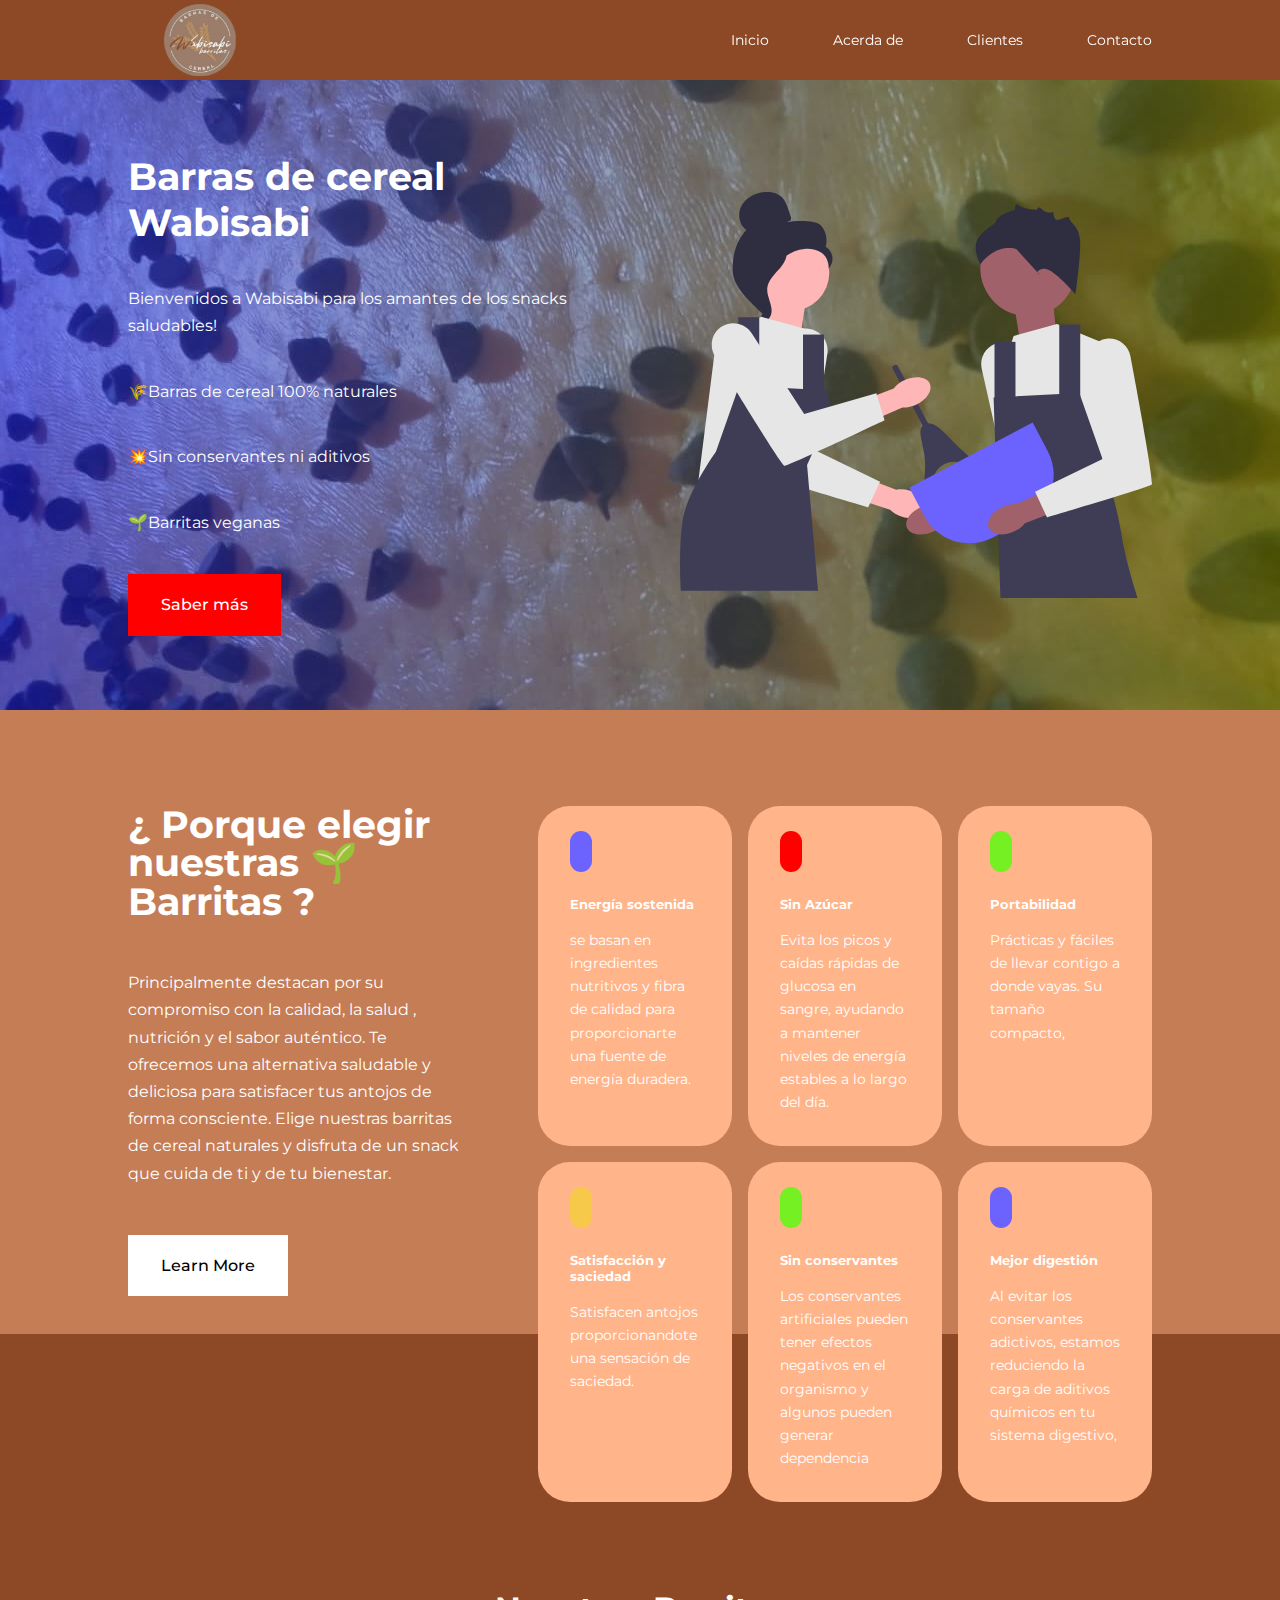
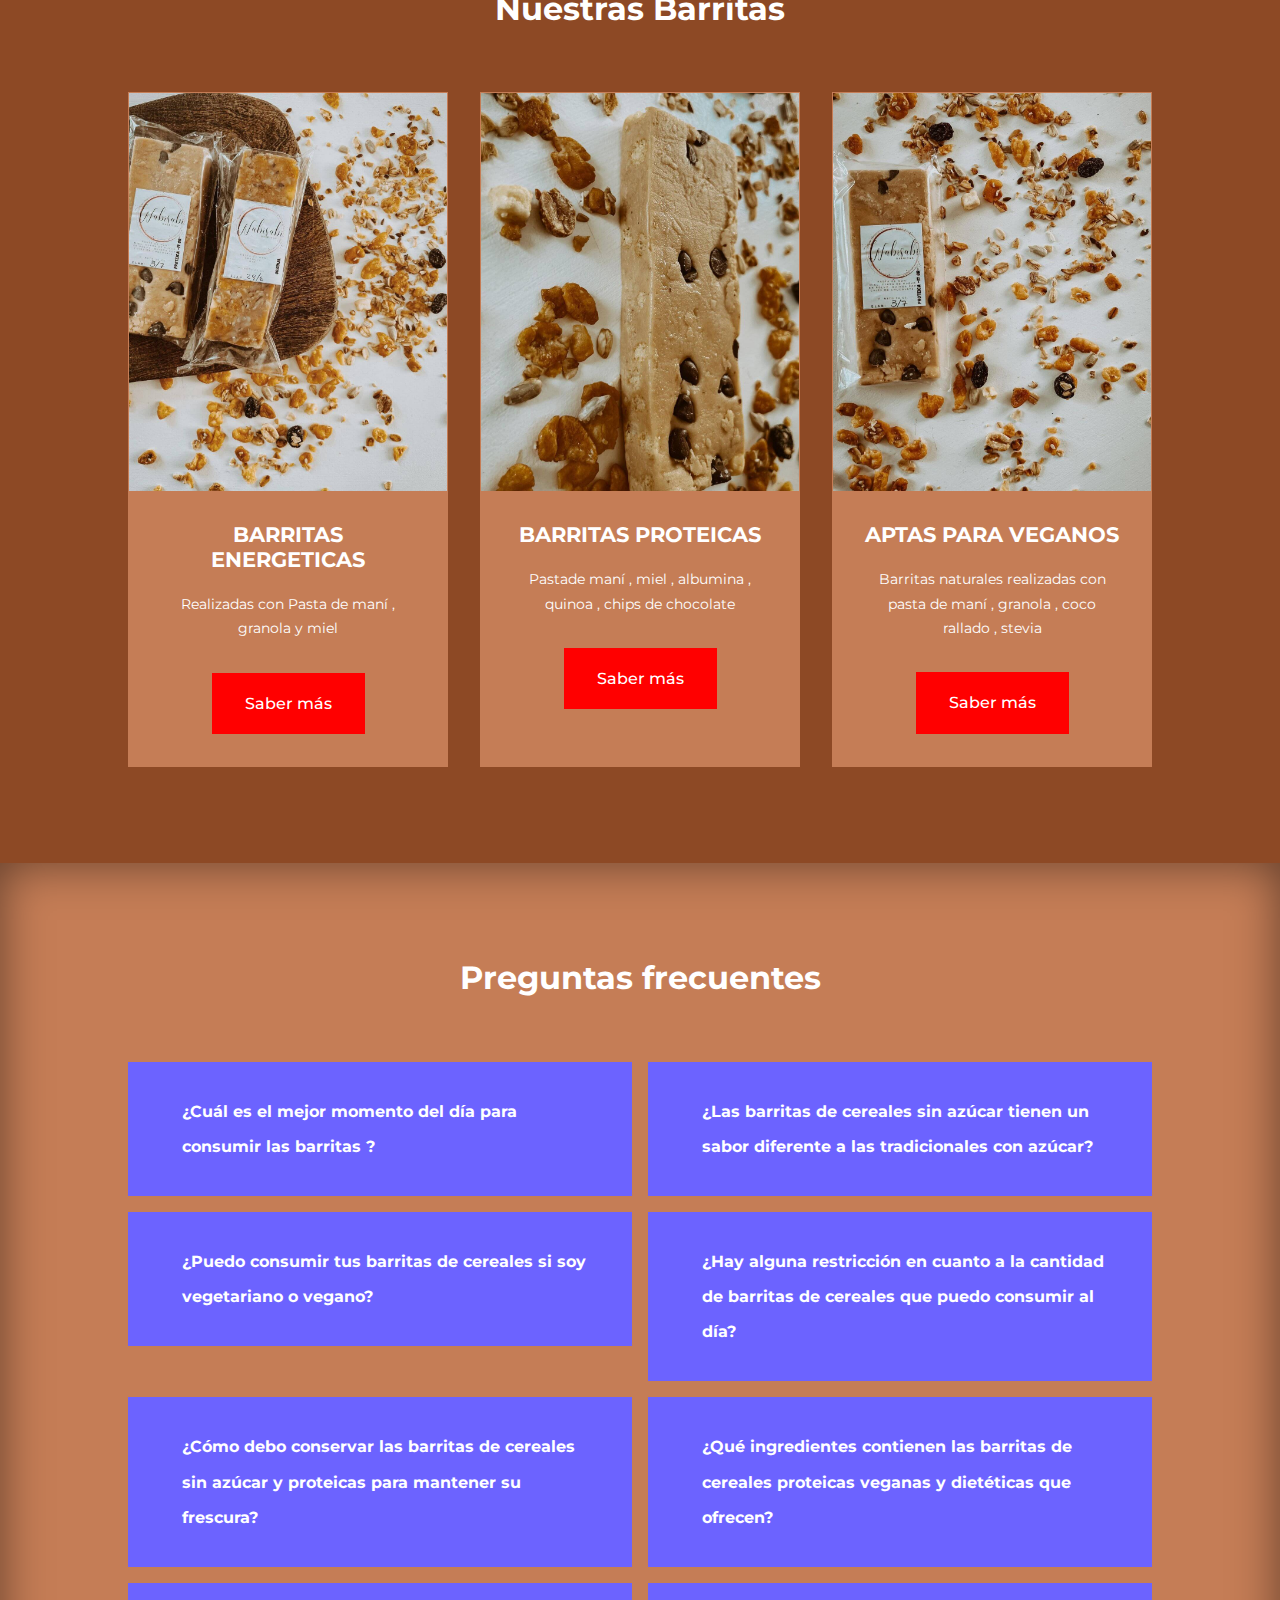
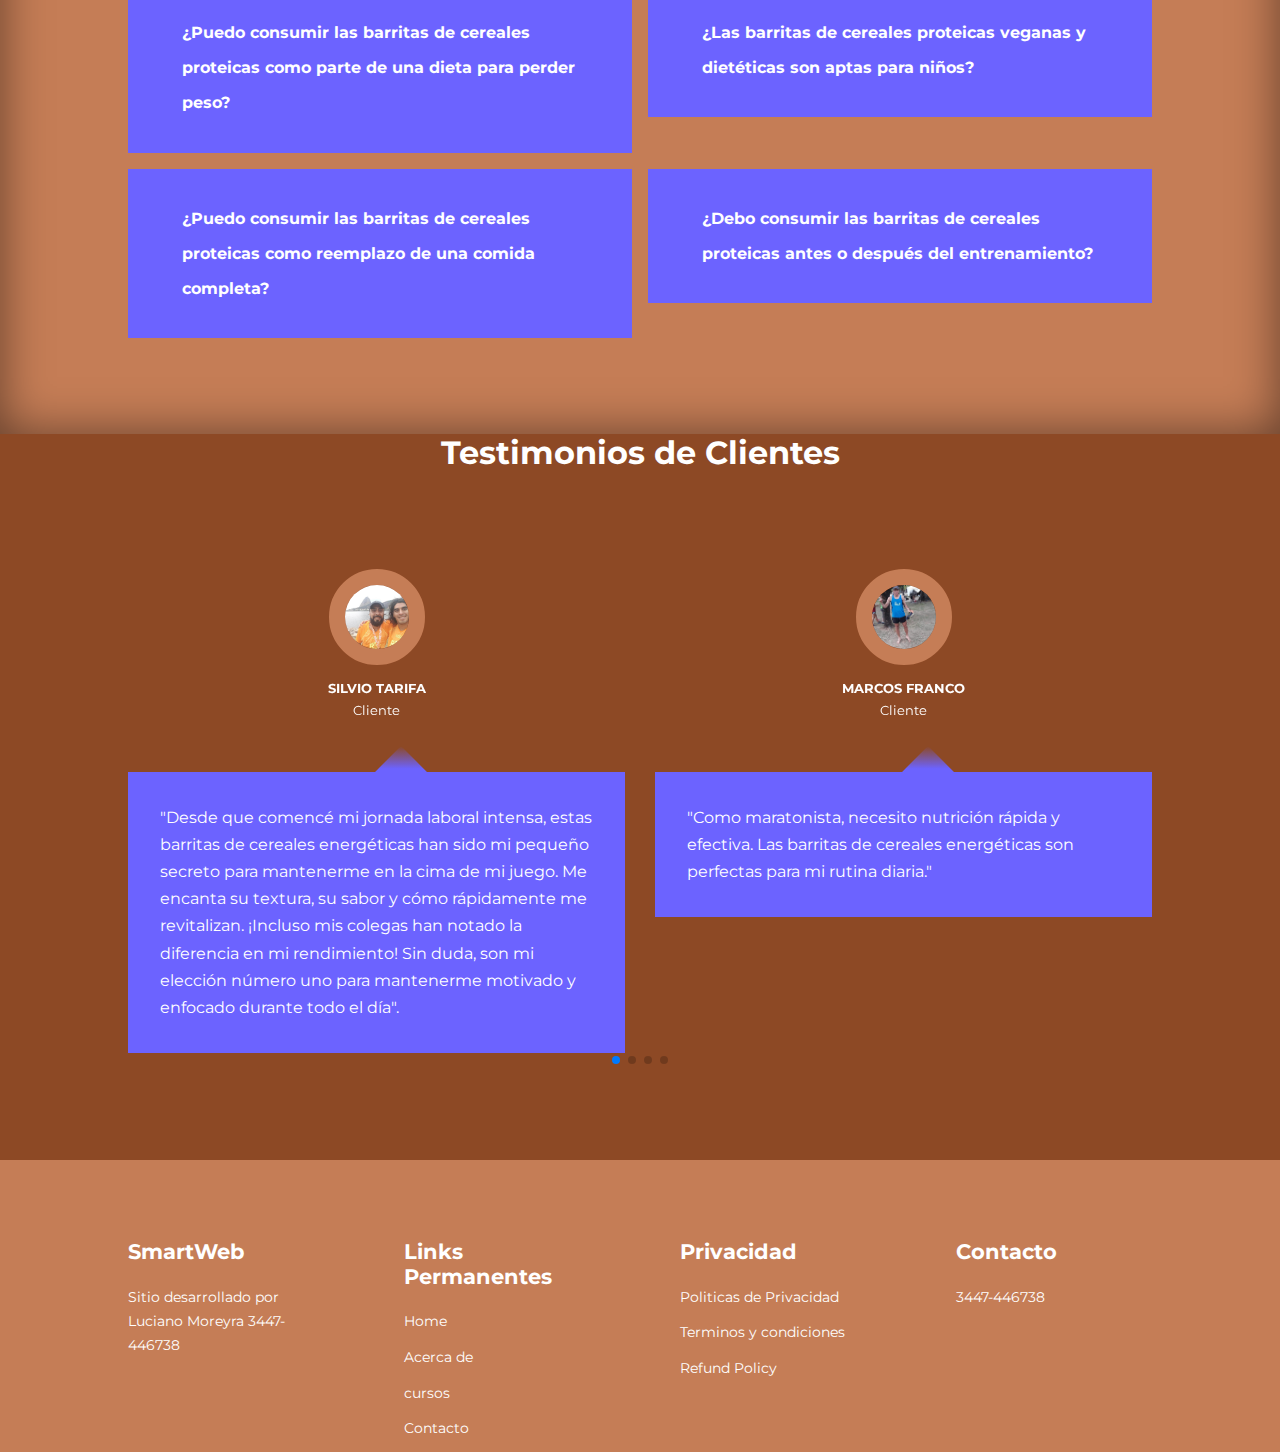
==== index.html @ 24c09872 "primer commit" ====
<!DOCTYPE html>
<html lang="en">
<head>
    <meta charset="UTF-8">
    <meta name="viewport" content="width= , initial-scale=1.0">
    <title>pagina responsive de sitio de escuela  </title>

    <link rel="stylesheet" href="./css/style.css">

    <link rel="stylesheet" href="https://unicons.iconscout.com/release/v4.0.8/css/line.css">

    <link rel="preconnect" href="https://fonts.googleapis.com">
<link rel="preconnect" href="https://fonts.gstatic.com" crossorigin>
<link href="https://fonts.googleapis.com/css2?family=Montserrat:wght@300;400;500;600;700;800;900&display=swap" rel="stylesheet">

<!--***********swiper para carrusel de testimonios************-->



<link
  rel="stylesheet"
  href="https://cdn.jsdelivr.net/npm/swiper@10/swiper-bundle.min.css"
/>
</head>
<body>

    <!--***********navbar************-->
    <nav>
        <div class="container nav_container">
            <a href="index.html"><h4><img id="logo" src="./images/logo.png"></h4></a>
            <ul class="nav_menu">
               <li><a href="index.html">Inicio</a></li>
               <li><a href="acercade.html">Acerda de</a></li>
               <li><a href="cursos.html">Clientes</a></li>
               <li><a href="contacto.html">Contacto</a></li>
            </ul>
            <button id="open_menu_btn"><i class="uil uil-bars"></i></button>
            <button id="close_menu_btn"><i class="uil uil-multiply"></i></i></button>
            
        </div>
    </nav>

    <!--***********end off navbar************-->
    
    <header>
        <div class="container header_container" id="fondo"> 
            <div class="header_left">
               <h1>Barras de cereal Wabisabi

               </h1>
               </p>
              
                <p>Bienvenidos a Wabisabi para los amantes de los snacks saludables!</p>
                <p>🌾Barras de cereal 100% naturales
                    </p>
                    <p>💥Sin conservantes ni aditivos
                        </p><p>🌱Barritas veganas</p>
                
               <a href="acercade.html" class="btn btn-primary"> Saber más</a>
            </div>


            <div class="header_right">
                <div class="header_right-image">
                    <img src="./images/abaut.svg">
                </div>
            </div>
        </div>
    </header>


    <!--*************end header**********-->

    <!--***********************categoorias-->

    

    <section class="categorias">
          <div class="container categorias_container">
            <div class="categorias_left">
                <h1>¿ Porque elegir nuestras 🌱Barritas ?</h1>
                <p>
                    Principalmente destacan por su compromiso con la calidad, la salud , nutrición y el sabor auténtico. 
                     Te ofrecemos una alternativa saludable y deliciosa para satisfacer tus antojos de forma consciente. Elige nuestras barritas de cereal naturales y disfruta de un snack que cuida de ti y de tu bienestar.
                </p>
                <a href="#" class="btn">Learn More</a>
            </div>
            
            <div class="categorias_right">
                <article class="category">
                    <span class="category_icons"><i class="uil uil-bolt"></i></span>
                    <h5>Energía sostenida</h5>
                    <p>se basan en ingredientes nutritivos y fibra de calidad para proporcionarte una fuente de energía duradera. </p>

                </article>
                <article class="category">
                    <span class="category_icons"><i class="uil uil-bolt"></i></span>
                    <h5>Sin Azúcar</h5>
                    <p>Evita los picos y caídas rápidas de glucosa en sangre, ayudando a mantener niveles de energía estables a lo largo del día.</p>

                </article><article class="category">
                    <span class="category_icons"><i class="uil uil-bolt"></i></span>
                    <h5>Portabilidad</h5>
                    <p>Prácticas y fáciles de llevar contigo a donde vayas. Su tamaño compacto, </p>

                </article>

                <article class="category">
                    <span class="category_icons"><i class="uil uil-bolt"></i></span>
                    <h5>Satisfacción y saciedad</h5>
                    <p>Satisfacen antojos proporcionandote una sensación de saciedad. </p>

                </article>
                
                <article class="category">
                    <span class="category_icons"><i class="uil uil-bolt"></i></span>
                    <h5>Sin conservantes</h5>
                    <p> Los conservantes artificiales pueden tener efectos negativos en el organismo y algunos pueden generar dependencia</p>

                </article>
                
                <article class="category">
                    <span class="category_icons"><i class="uil uil-bolt"></i></span>
                    <h5>Mejor digestión</h5>
                    <p>Al evitar los conservantes adictivos, estamos reduciendo la carga de aditivos químicos en tu sistema digestivo,</p>

                </article>


            </div>
          </div>
    </section>

    <!--*************end ******categorias****-->






    <section class="courses">
        <h2>Nuestras Barritas</h2>
        <div class="container courses_container">
            <article class="course">
                <div class="course_image">
                    <img src="./images/proyecto1.jpg">
                </div>

                <div class="courses_info">
                     <h4>BARRITAS ENERGETICAS</h4>
                    <p>Realizadas con Pasta de maní , granola y miel</p>
                    <a href="acercade.html" class="btn btn-primary">Saber más</a>
                </div>

            </article>

           

            <article class="course">
                <div class="course_image">
                    <img src="./images/proyecto2.jpg">
                </div>

                <div class="courses_info">
                    <h4>BARRITAS PROTEICAS</h4>
                    <p>Pastade maní , miel , albumina , quinoa , chips de chocolate

                    </p>
                    <a href="acercade.html" class="btn btn-primary">Saber más</a>
                </div>

            </article>

            <article class="course">
                <div class="course_image">
                    <img src="./images/proyecto3.jpg">
                </div>
                <div class="courses_info">
                   <h4>APTAS PARA VEGANOS</h4>
                   <p>Barritas naturales realizadas con pasta de maní , granola , coco
                    rallado , stevia 

                   </p>
                   <a href="acercade.html" class="btn btn-primary">Saber más</a>
                </div>

            </article>
        </div>
          
    </section>


    <!--*************end ******categorias****-->


    <!--*************preguntas frecuentes****-->


    <section class="faqs">
        <h2>Preguntas frecuentes</h2>
        <div class="container faqs_containers">
            <article class="faq">
                <div class="faq_icon"><i class="uil uil-plus"></i></div>
                <div class="question_answer">
                    <h4>¿Cuál es el mejor momento del día para consumir las barritas ?</h4>
                    <p>
                        Puedes disfrutar de las barritas de cereales sin azúcar y proteicas en cualquier momento del día que se ajuste a tus necesidades y rutina. Son excelentes opciones como un desayuno rápido y nutritivo, como tentempié entre comidas, o antes o después de hacer ejercicio para reponer energías y proteínas. 
                    </p>
                </div>

            </article>

            <article class="faq">
                <div class="faq_icon"><i class="uil uil-plus"></i></div>
                <div class="question_answer">
                    <h4>¿Las barritas de cereales sin azúcar tienen un sabor diferente a las tradicionales con azúcar?</h4>
                    <p>
                        Aunque nuestras barritas de cereales sin azúcar no contienen azúcar añadida, están cuidadosamente formuladas para mantener un sabor delicioso. Utilizamos ingredientes naturales y endulzantes saludables que brindan un dulzor agradable y satisfactorio sin comprometer el sabor.
                    </p>
                </div>

            </article>

            <article class="faq">
                <div class="faq_icon"><i class="uil uil-plus"></i></div>
                <div class="question_answer">
                    <h4>¿Puedo consumir tus barritas de cereales si soy vegetariano o vegano?</h4>
                    <p>
                        Sí, nuestras barritas de cereales son aptas para vegetarianos y veganos. Están elaboradas sin ingredientes de origen animal, lo que las convierte en una opción perfecta para aquellos que siguen estas dietas.
                    </p>
                </div>

            </article>

            <article class="faq">
                <div class="faq_icon"><i class="uil uil-plus"></i></div>
                <div class="question_answer">
                    <h4>¿Hay alguna restricción en cuanto a la cantidad de barritas de cereales que puedo consumir al día?</h4>
                    <p>
                        No hay una restricción específica en cuanto a la cantidad de barritas de cereales que puedes consumir al día. Sin embargo, te recomendamos seguir una dieta equilibrada y escuchar a tu cuerpo para determinar la cantidad adecuada según tus necesidades y objetivos nutricionales.
                    </p>
                </div>

            </article>

            <article class="faq">
                <div class="faq_icon"><i class="uil uil-plus"></i></div>
                <div class="question_answer">
                    <h4>¿Cómo debo conservar las barritas de cereales sin azúcar y proteicas para mantener su frescura?</h4>
                    <p>
                        Almacenamiento adecuado: Guarda las barritas en un lugar fresco y seco, lejos de la luz solar directa. Evita la exposición a la humedad, ya que puede afectar su textura y calidad.

                        Envase hermético o film: Siempre asegúrate de cerrar el envase o paquete de las barritas de manera adecuada después de cada uso. Utiliza envases herméticos si es necesario para mantener la frescura y prevenir la absorción de olores o sabores externos.
                        
                        Evita cambios bruscos de temperatura: Evita almacenar las barritas en lugares donde estén expuestas a cambios bruscos de temperatura, como cerca de fuentes de calor o en el refrigerador. Los cambios extremos de temperatura pueden afectar su textura y sabor.
                    </p>
                </div>

            </article>

            <article class="faq">
                <div class="faq_icon"><i class="uil uil-plus"></i></div>
                <div class="question_answer">
                    <h4>¿Qué ingredientes contienen las barritas de cereales proteicas veganas y dietéticas que ofrecen?</h4>
                    <p>
                        Nuestras barritas de cereales proteicas veganas y dietéticas están elaboradas con ingredientes naturales como avena, miel , pasta de mani , frutos secos, semillas, proteína vegetal y endulzadas con alternativas sin azúcar, como edulcorantes naturales.
                    </p>
                </div>

            </article>

            <article class="faq">
                <div class="faq_icon"><i class="uil uil-plus"></i></div>
                <div class="question_answer">
                    <h4> ¿Puedo consumir las barritas de cereales proteicas como parte de una dieta para perder peso?</h4>
                    <p>
                        Sí, las barritas de cereales proteicas pueden ser una opción saludable como parte de una dieta para perder peso. Son ricas en proteínas, lo que ayuda a mantener la saciedad, y contienen ingredientes naturales y nutritivos. Sin embargo, siempre es importante tener en cuenta el total de calorías y ajustar tu ingesta en función de tus objetivos de pérdida de peso.
                    </p>
                </div>

            </article>

            <article class="faq">
                <div class="faq_icon"><i class="uil uil-plus"></i></div>
                <div class="question_answer">
                    <h4>¿Las barritas de cereales proteicas veganas y dietéticas son aptas para niños?</h4>
                    <p>
                        Si bien nuestras barritas de cereales proteicas son generalmente seguras para consumo infantil, es importante tener en cuenta las necesidades nutricionales específicas de los niños. Recomendamos consultar con un médico o nutricionista para determinar si son adecuadas para el niño en particular y en qué cantidad se deben consumir.
                    </p>
                </div>

            </article>

            <article class="faq">
                <div class="faq_icon"><i class="uil uil-plus"></i></div>
                <div class="question_answer">
                    <h4> ¿Puedo consumir las barritas de cereales proteicas como reemplazo de una comida completa?</h4>
                    <p>
                        Aunque nuestras barritas de cereales proteicas son una opción nutritiva, se recomienda utilizarlas como complemento o refrigerio, no como reemplazo completo de una comida equilibrada. Es importante mantener una alimentación variada y obtener nutrientes de diversas fuentes para asegurar una nutrición adecuada.
                    </p>
                </div>

            </article>

            <article class="faq">
                <div class="faq_icon"><i class="uil uil-plus"></i></div>
                <div class="question_answer">
                    <h4>¿Debo consumir las barritas de cereales proteicas antes o después del entrenamiento?</h4>
                    <p>
                        Es recomendable consumir las barritas de cereales proteicas tanto antes como después del entrenamiento, dependiendo de tus necesidades y preferencias. Antes del entrenamiento, pueden proporcionar energía y nutrientes para un impulso adicional durante la sesión. Después del entrenamiento, ayudan a la recuperación muscular y a reponer los niveles de nutrientes agotados. Recuerda adaptar la porción y el momento de consumo según tus objetivos y las recomendaciones de tu nutricionista o entrenador personal.





                    </p>
                </div>

            </article>
        </div>

    </section>


    <!--*************    end   ******** preguntas frecuentes****-->

    <!--*************  TESTIMONIOS****-->

      <section class="container testimonials_Container swiper mySwiper">
        <h2>Testimonios de Clientes</h2>
        <div class="swiper-wrapper">
            <article class="testimonials swiper-slide">
                <div class="avatar">
                    <img src="./images/avatar1.jpg">
                </div>
                <div class="testimonial_info">
                    <h5>SILVIO TARIFA</h5>
                    <small>Cliente</small>
                </div>
                <div class="testimonial_body">
                    <p>
                        "Desde que comencé mi jornada laboral intensa, estas barritas de cereales energéticas han sido mi pequeño secreto para mantenerme en la cima de mi juego. Me encanta su textura, su sabor y cómo rápidamente me revitalizan. ¡Incluso mis colegas han notado la diferencia en mi rendimiento! Sin duda, son mi elección número uno para mantenerme motivado y enfocado durante todo el día".
                    </p>
                </div>

            </article>

            <article class="testimonials swiper-slide">
                <div class="avatar">
                    <img src="./images/avatar2.jpg">
                </div>
                <div class="testimonial_info">
                    <h5>MARCOS FRANCO</h5>
                    <small>Cliente</small>
                </div>
                <div class="testimonial_body">
                    <p>
                        "Como maratonista, necesito nutrición rápida y efectiva. Las barritas de cereales energéticas son perfectas para mi rutina diaria."
                    </p>
                </div>

            </article>

            <article class="testimonials swiper-slide">
                <div class="avatar">
                    <img src="./images/avatar3.jpg">
                </div>
                <div class="testimonial_info">
                    <h5>PABLO BLANC</h5>
                    <small>Cliente</small>
                </div>
                <div class="testimonial_body">
                    <p>
                        "Soy un aficionado al senderismo y la aventura al aire libre. Estas barritas de cereales energéticas se han convertido en mi aliado perfecto en cada viaje. Proporcionan la energía necesaria para enfrentar largas caminatas y me mantienen alerta y concentrado durante todo el recorrido. Además, el hecho de que estén hechas con ingredientes naturales y sin aditivos artificiales, las hace aún más atractivas para mí".
                    </p>
                </div>

            </article>

            <article class="testimonials swiper-slide">
                <div class="avatar">
                    <img src="./images/avatar4.jpg">
                </div>
                <div class="testimonial_info">
                    <h5>LUCIANO MOREYRA</h5>
                    <small>Cliente</small>
                </div>
                <div class="testimonial_body">
                    <p>
                        "Las barritas de cereales energéticas me han ayudado a mantener mi rendimiento en el trabajo y en el gimnasio. ¡Recomendadas al 100%!"
                    </p>
                </div>

            </article>

            <article class="testimonials swiper-slide">
                <div class="avatar">
                    <img src="./images/avatar5.jpg">
                </div>
                <div class="testimonial_info">
                    <h5>EMA DEBON</h5>
                    <small>Cliente</small>
                </div>
                <div class="testimonial_body">
                    <p>
                        "Soy una madre ocupada y siempre estoy en movimiento. Estas barras energéticas se han convertido en mi merienda preferida porque me proporcionan la energía necesaria para seguir adelante sin renunciar a una opción saludable y deliciosa. ¡Mis hijos también las adoran!"
                    </p>
                </div>

            </article>

        </div>
        <div class="swiper-pagination"></div>


      </section>
        
    <!--************footer****-->


      <footer class="footer">
        <div class="container footer_container">
            <div class="footer_1">
                <a href="images/" class="footer_logo"><h4>SmartWeb</h4></a>
                <p>Sitio desarrollado por Luciano Moreyra
                    3447-446738 </p>

            </div>


            <div class="footer_2">
                <h4>Links Permanentes</h4>
                <ul class="permalinks">
                    <li><a href="index.html">Home</a></li>
                    <li><a href="Acerca de .html">Acerca de</a></li>
                    <li><a href="cursos.html">cursos</a></li>
                    <li><a href="contacto.html">Contacto</a></li>

                </ul>
            </div>
        

        <div class="footer_3">
            <h4>Privacidad</h4>
            <ul class="privacy">
                <li><a href="#">Politicas de Privacidad</a></li>
                <li><a href="#">Terminos y condiciones</a></li>
                <li><a href="#">Refund Policy</a></li>


            </ul>
        </div>

        <div class="footer_4">
            <h4>Contacto</h4>
            <div>
                <p>3447-446738</p>
                <p></p>
            </div>

            <ul class="footer_social">
                <li>
                    <a href="https://www.youtube.com/channel/UCl3-l-b33ykg4xLmt0eYocA"  target="_blank" ><i class="uil uil-youtube"></i></a>
                </li>
                <li>
                    <a  href="https://wa.me/3447446738?text=Quiero%20realizar%20un%20proyecto%20web%20php" target="_blank"><i class="uil uil-whatsapp"></i></i></a>
                </li>
                <li>
                    <a href="https://github.com/LucianoMoreyra/" target="_blank"><i class="uil uil-github"></i></a>
                </li>
                <li>
                    <a href="https://www.linkedin.com/in/luciano-moreyra-69358b25a/" target="_blank"><i class="uil uil-linkedin-alt"></i></a>
                </li>

            </ul>
        </div>
    </div>

      </footer>
      <script src="https://cdn.jsdelivr.net/npm/swiper@10/swiper-bundle.min.js"></script>  

    <script src="./main.js">

    </script>
    <script>
        var swiper = new Swiper(".mySwiper", {
          slidesPerView: 1,
          spaceBetween: 30,
          freeMode: true,
          pagination: {
            el: ".swiper-pagination",
            clickable: true,
          },
          //cuando windows este en los 600px
          breakpoints:{
            600:{
                slidesPerView:2
            }
          }
        });
      </script>

</body>
</html>
---- css/style.css ----
*{
    margin: 0;
    padding: 0;
    border: 0;
    outline: 0;
    text-decoration: none;
    list-style: none;
    box-sizing: border-box;
}

:root{
    --color-primary:#6c63ff;
    --color-succes:#75f023;
    --color-warning :#f7c94b;
    --color-danger :red;
    --color-danger-variant: rgba(247,88,66, 0.4);
    --color-white:white;
    --color-light:rgba(255,255,255,0.7);
    --color-black:black;
    --color-bg:#8d4925;
    --color-bg1:#c57d56;
    --color-bg2:#ffb48a;
    
     --container-widht-lg:80%;
     --container-widht-md:90%;
     --container-widht-sm:100%;

     --transition :all 400ms ease;

}
body{
    font-family: 'Montserrat', sans-serif;
    line-height: 1.7;
    color: var(--color-white);
    background: var(--color-bg);

}

.container{
    width: var(--container-widht-lg);
    margin: 0 auto;
}

section{
    padding: 6rem 0;
}

section h2{
    text-align: center;
    margin-bottom: 4rem;
}

h1,h2,h3,h4,h5{
    line-height: 1.2;
}

h1{
    font-size: 2.4rem;
}

h2{
    font-size: 2rem;
}

h3{
    font-size: 1.6rem;
}

h4{
    font-size: 1.3rem;
}

a{
    color:var(--color-white);
}

img{
    width: 100%;
    display: block;
    object-fit: cover;
}

.btn{
    display: inline-block;
    background: var(--color-white);
    color: var(--color-black);
    padding: 1rem 2rem;
    border: 1px solid transparent;
    font-weight: 500;
    transition: var(--transition);
}

.btn:hover{
    background: transparent;
    color: var(--color-white);
    border-color: var(--color-white);
}

.btn-primary{
    background: var(--color-danger);
    color: var(--color-white);
}

/*------navbar-------*/
#logo{
    background-color: transparent;
    height: 9rem;
    width: 9rem;
    margin-bottom: 0rem;
}

nav{
    background:transparent;
    width: 100vw;
    height: 5rem;
    position: fixed;
    top:0;
    z-index: 11;
}

/*--------change styles on scroll using javascript*/

.windows-scroll{
    background: var(--color-primary);
    box-shadow: 0 1rem 2rem rgba(0,0,0,0.2) ;
}

.nav_container{
    height: 100%;
    display: flex;
    justify-content: space-between;
    align-items: center;
}

nav button{
    display: none;
}

.nav_menu{
    display: flex;
    align-items: center;
    gap: 4rem;
}

.nav_menu a{
    font-size: 0.9rem;
    transition: var(--transition);
}

.nav_menu a:hover{
    color: var(--color-bg2);
}

/*------------header------------*/

header{
    
    background: linear-gradient(to right , rgba(17, 21, 221, 0.553), rgba(133, 147, 6, 0.537)),url("/images/fondo.jpg");
    background-repeat: no-repeat;
    background-position: center;
    background-size: cover;
    
    
    width: 100%;
    position: relative;
    top: 5rem;
    overflow: hidden;
    height: 70vh;
    margin-bottom: 5rem;
}



   

.header_container{
    
    display: grid;
    grid-template-columns: 1fr 1fr;
    align-items: center;
    gap: 5rem;
    height: 100%;
}

.header_left p {
    margin: 1rem 0 2.4rem;

}

/*---------categorias---*/

.categorias{
    background: var(--color-bg1);
    height: 39rem;
}

.categorias h1{
    line-height: 1;
    margin-bottom: 3rem;
}

.categorias_container{
    display: grid;
    grid-template-columns: 40% 60%;
    /*gap: 4rem;*/
}

.categorias_left{
    margin-right: 4rem;
}
.categorias_left p {
    margin: 1rem 0 3rem;

}

.categorias_right  {
    display: grid;
    grid-template-columns: repeat(3, 1fr);
    gap: 1rem;

}

.category{
    background: var(--color-bg2);
    padding: 2rem;
    border-radius: 2rem;
    transition: var(--transition);
}

.category:hover{
    box-shadow: 0 3rem 3rem rgba(0,0,0,0.3);
    z-index: 1;
}

.category:nth-child(2) .category_icons{
    background: var(--color-danger);
}

.category:nth-child(3) .category_icons{
    background: var(--color-succes);
}

.category:nth-child(4) .category_icons{
    background: var(--color-warning);
}

.category:nth-child(5) .category_icons{
    background: var(--color-succes);
}

.category_icons{
    background: var(--color-primary);
    padding: 0.7rem;
    border-radius: 0.9rem;
}

.category h5{
    margin: 2rem 0 1rem ;
}

.category p{
    font-size: 0.85rem;
}

/*-----------popular courses------------*/

.courses{
    margin-top: 10rem;
}

.courses_container{
    display: grid;
    grid-template-columns: repeat(3, 1fr);
    gap: 2rem;
}

.course{
    background: var(--color-bg1);
    text-align: center;
    border: 1px solid transparent;
    transition: var(--transition);
}

.course:hover{
    background: transparent;
    border-color: var(--color-primary);
}

.courses_info{
    padding: 2rem;
}

.courses_info p{
    margin: 1.2rem 0 2rem;
    font-size: 0.9rem;
}


/*   questions */


.faqs{
    background: var(--color-bg1);
    box-shadow: inset 0 0 3rem rgba(0,0,0,0.5);
}

.faqs_containers{
    display: grid;
    grid-template-columns: 1fr 1fr;
    gap: 1rem;
}

.faq{
    padding: 2rem;
    display: flex;
    align-items: center;
    gap: 1.4rem;
    height: fit-content;
    background: var(--color-primary);
    cursor: pointer;
}

.faq h4{
    font-size: 1rem;
    line-height: 2.2;
}

.faq_icon{
    align-self: flex-start;
    font-family: 1.2rem;

}
.faq p{
    margin-top: 0.8rem;
    display: none;
}
.faq.open p{
    display: block;
}

/**********TESTIMONIALES*******/

.testimonials_Container{
    overflow-x: hidden;
    position: relative;
    margin-bottom: 5rem;
}
 .testimonials{
    padding-top: 2rem;
 }
.avatar{
    width: 6rem;
    height: 6rem;
    border-radius: 50%;
    overflow: hidden;
    margin: 0 auto 1rem;
    border: 1rem solid var(--color-bg1);
}
.avatar img{
   
    position: relative;
    background-size: cover;
    height: 100%;
    width: 100%;
}

.testimonial_info{
    text-align: center;
}

.testimonial_body{
    background: var(--color-primary);
    padding: 2rem;
    margin-top: 3rem;
    position: relative;
}
.testimonial_body:before{
    content: "";
    display: block;
    background: linear-gradient(135deg ,transparent,
    var(--color-primary), var(--color-primary) ,var(--color-primary ));
    position: absolute;
    width: 3rem;
    height: 3rem;
    left: 50%;
    top: -1rem;
    transform: rotate(45deg);
}

/*--------------footer----------------*/

footer{
    background: var(--color-bg1);
    padding-top: 5rem;
    font-size: 0.9rem;
}

.footer_container{
    display: grid;
    grid-template-columns: repeat(4, 1fr);
    gap: 5rem;
}
.footer_container > div h4{
    margin-bottom: 1.2rem;
}
.footer_1 p{
    margin: 0 0 2rem;
}
footer ul li{
    margin-bottom: 0.7rem;
}
footer ul li a:hover{
    text-decoration: underline;
}

.footer_social{
    display: flex;
    gap: 1rem;
    font-size: 1.2rem;
    margin-top: 2rem;
}

/*------------------------------
    MEDIA QUERIES PARA TABLETS----*/

@media screen and (max-width: 1024px){
    .container{
        width: var(--container-widht-md);
    }
    h1{
        font-size: 2.2rem;
        
    }
    h2{
        font-size:1.7rem ;
       
    }
    h3{
        font-size: 1.4rem;
        
    }
    h4{
        font-size: 1.2rem;
    }


    /*-----NAVBAR-----*/

    nav button{
        display: inline-block;
        background: transparent;
        font-size: 1.8rem;
        color: var(--color-white);
        cursor: pointer;
    }
    nav button#close_menu_btn{
        display: none;
    }

    .nav_menu{
        position: fixed;
        top: 5rem;
        right: 5%;
        height: fit-content;
        width: 18rem;
        flex-direction: column;
        gap: 0;
        display: none;
    }
    .nav_menu li{
        width: 100%;
        height: 5.8rem;
        animation: animateNav 400ms linear forwards ;
        transform-origin: top right;
        opacity: 0;
    }
    
    .nav_menu li:nth-child(2){
        animation-delay:200ms ;
    }
    .nav_menu li:nth-child(3){
        animation-delay: 400ms;
    }
    .nav_menu li:nth-child(4){
        animation-delay:600ms ;
    }


    @keyframes animateNav{
        0%{
            transform: rotateZ(-90deg);
        }
        100%{
            transform: rotateZ(0);
            opacity: 1;
            
        }
    }

    .nav_menu li a{
        background: var(--color-primary);
        box-shadow: -4rem 6rem 10rem rgba(0,0,0,0.6);
        width: 100%;
        height: 100%;
        display: grid;
        place-items: center;
    }
    .nav_menu li a:hover{
        background: var(--color-bg2);
        color: var(--color-white);
    }

    /*---------HEADER----*/

    header{
        height: 60vh;
        margin-bottom: 4rem;
    }

    .header_container{
        gap: 0;
        padding-bottom: 3rem;
    }

    /*---------CATEGORIES--------*/

    .categorias{
        height: auto;
    }

    .categorias_container{
        grid-template-columns: 1fr;
        gap: 3rem;
    }
    .categorias_left{
        margin-right: 0;
    }


    /*--------cursos populares---------*/

    .courses{
        margin-top: 0;
    }

    .courses_container{
        grid-template-columns: 1fr 1fr;
    }

    /*------preguntas frecuentes-----*/

    .faqs_containers{
        grid-template-columns: 1fr;
    }
    .faq{
        padding: 1.5rem;
    }

    /*//////////FOOTER/////*/

    .footer_container{
        grid-template-columns: 1fr 1fr;
    }


}

/*-------media queries------------------------phones*/

@media screen and (max-width:600px){
   body{
   width: var(--container-widht-sm);   } 
     

   /*----navbar---*/

   .nav_menu{
        right: 3%;
   }
   
   /*-----header---------*/

   header{
      height: 100vh;
   }

   .header_container{
    grid-template-columns: 1fr;
    text-align: center;
    margin-top: 0;
   }
   .header_left p{
    margin-bottom: 1.3rem;
   }

   /*---categories--*/
   .categorias_right{
    grid-template-columns: 1fr 1fr ;
    gap: 0.7rem;
   }
   .category{
    padding: 1rem;
    border-radius: 1rem;
   }
   .category_icons{
    margin-top: 4px;
    display: inline-block;
   }

   /*----popular courses------*/

   .courses_container{
    grid-template-columns: 1fr;
   }

   /*-----testimoniales*/

   .testimonial_body{
    padding: 1.2rem;
    }
    /*-------------footer------------*/

    .footer_container{
        grid-template-columns: 1fr;
        text-align: center;
        gap: 2rem;
    }
    .footer_1 p{
        margin: 1rem auto;
    }

    .footer_social{
        justify-content: center;
    }
    

}
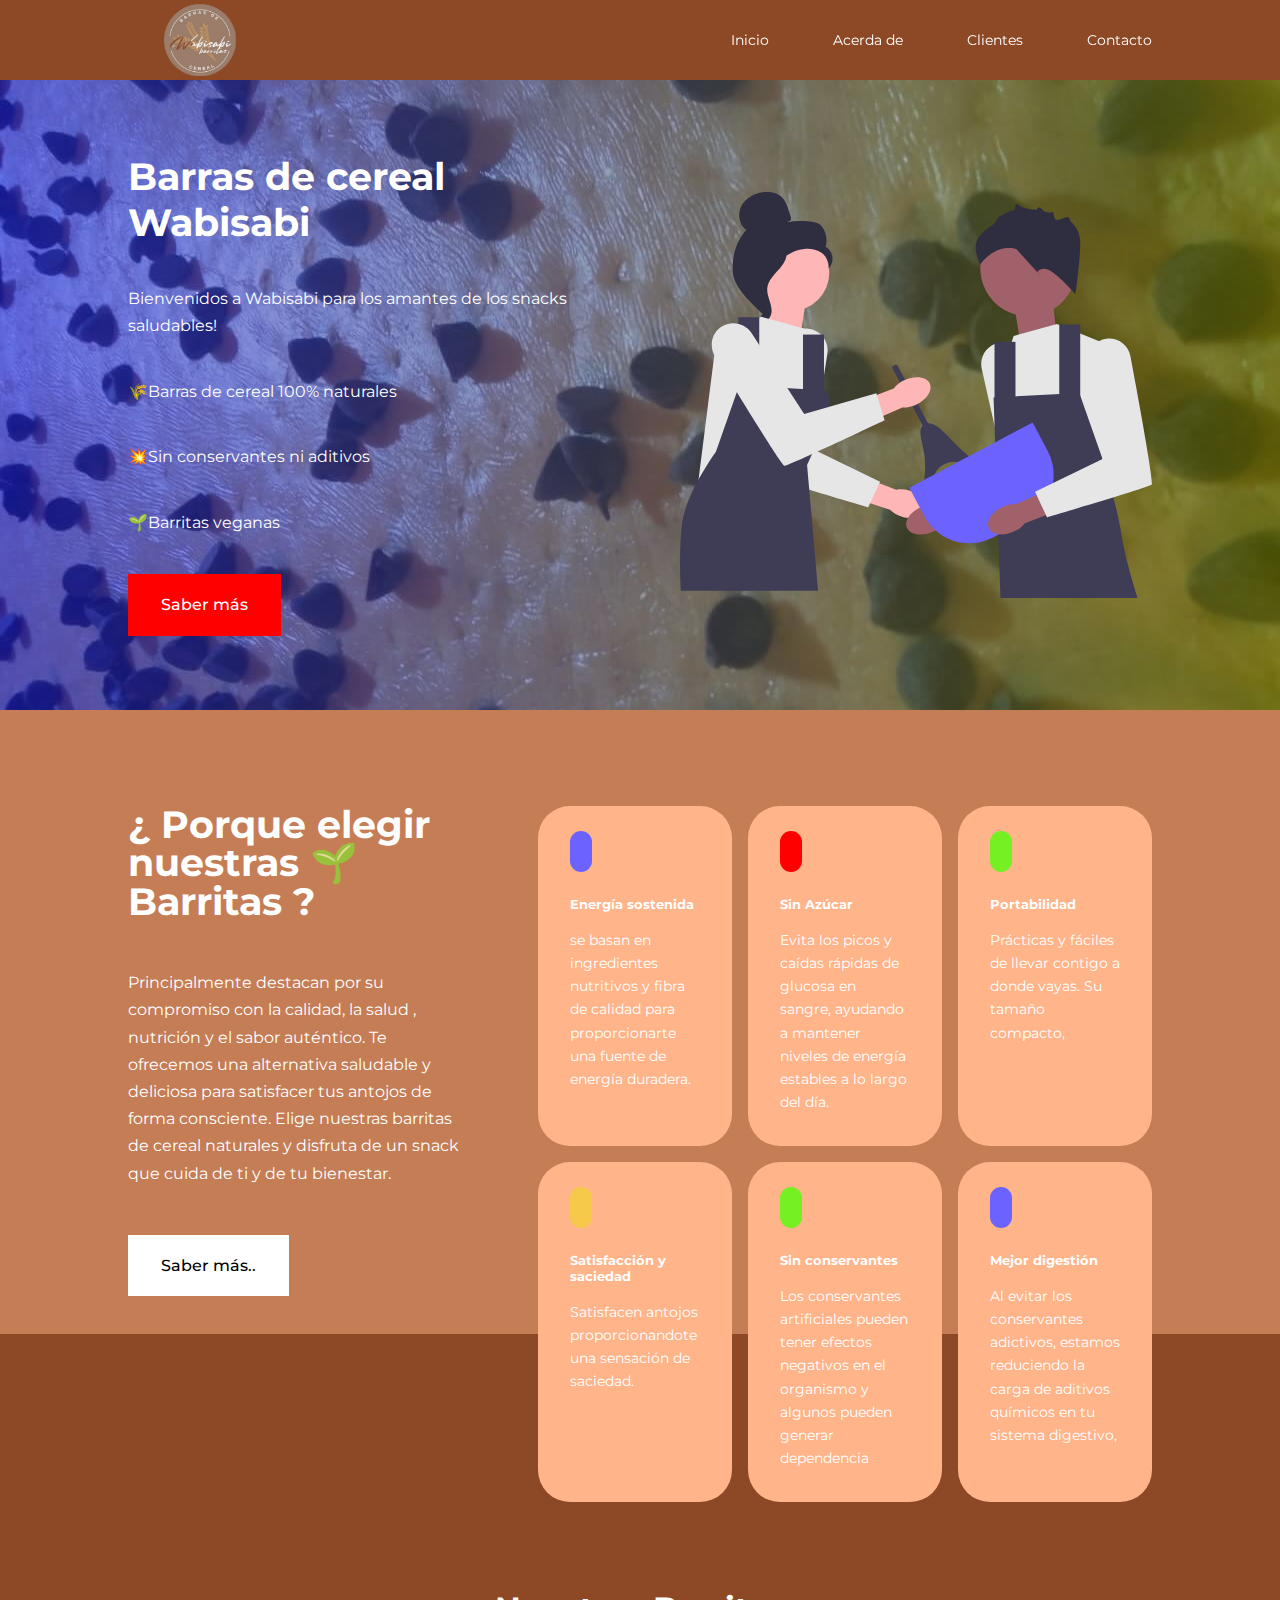
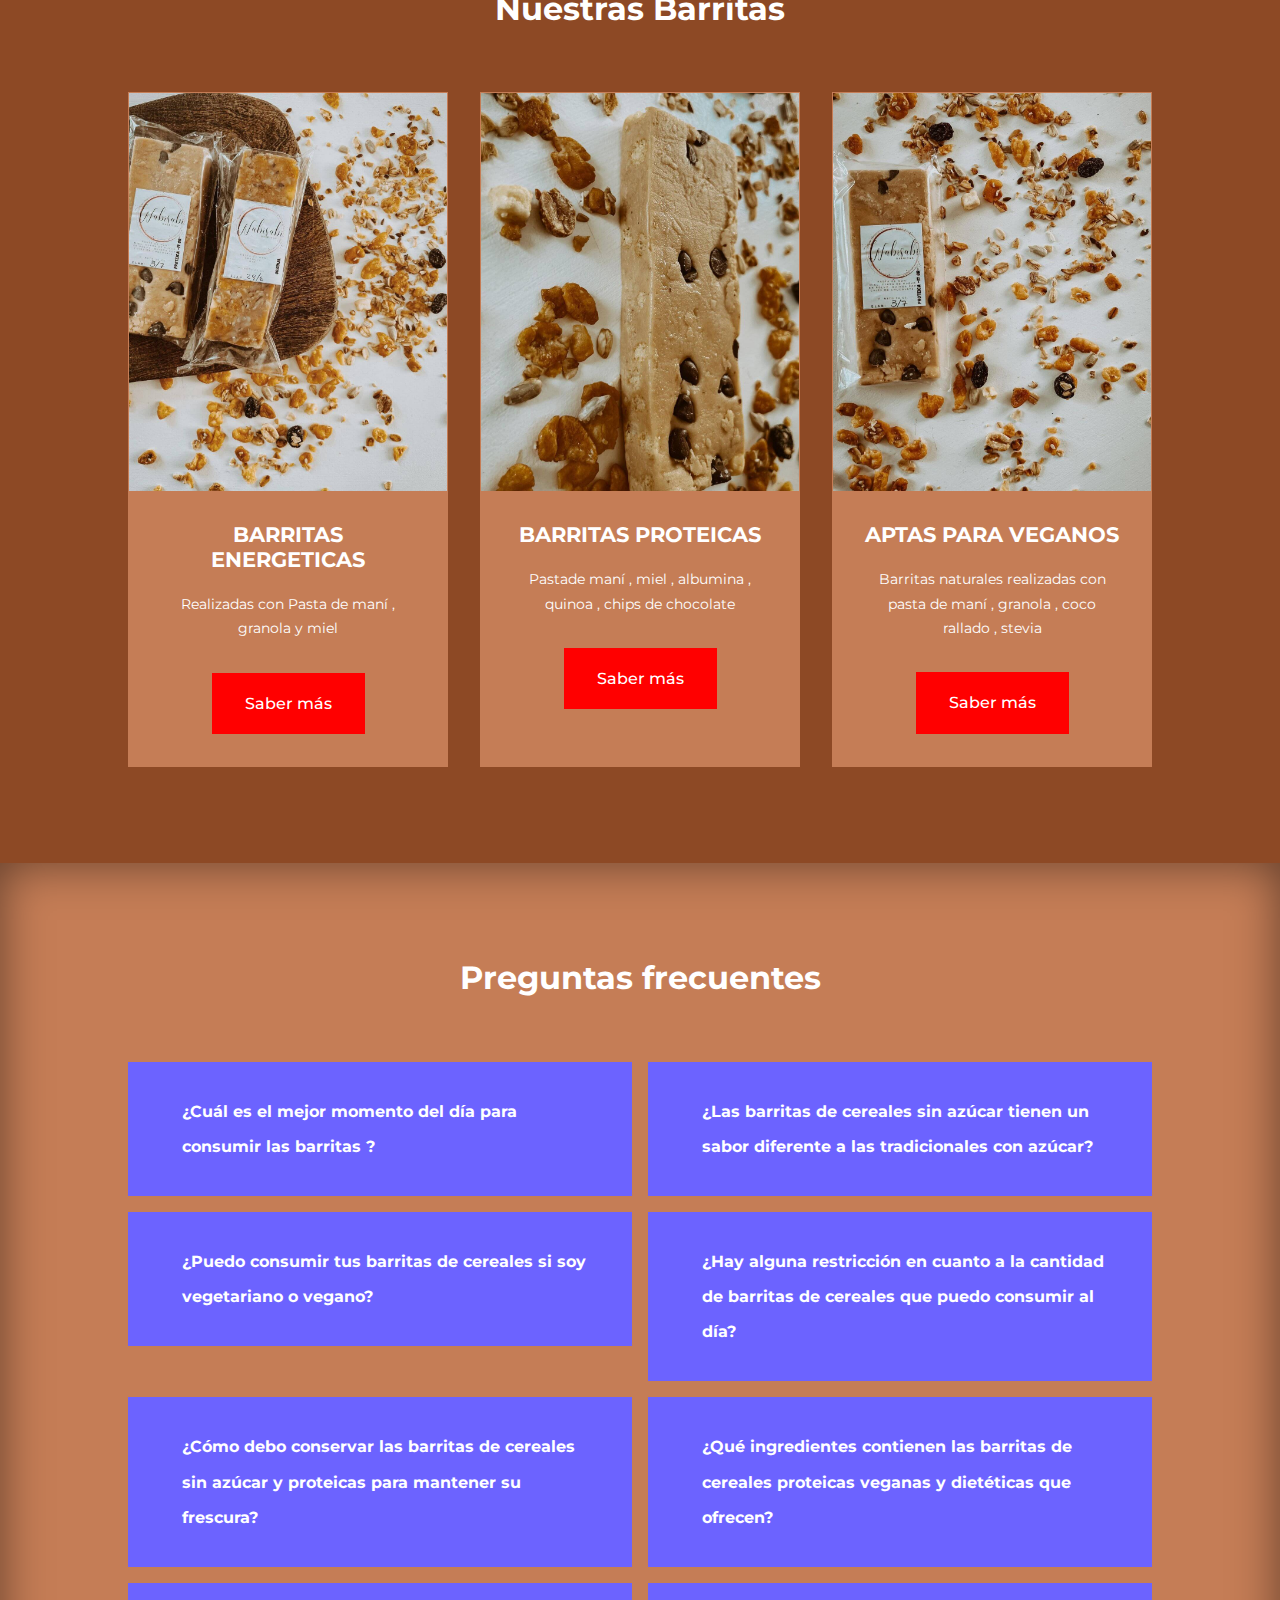
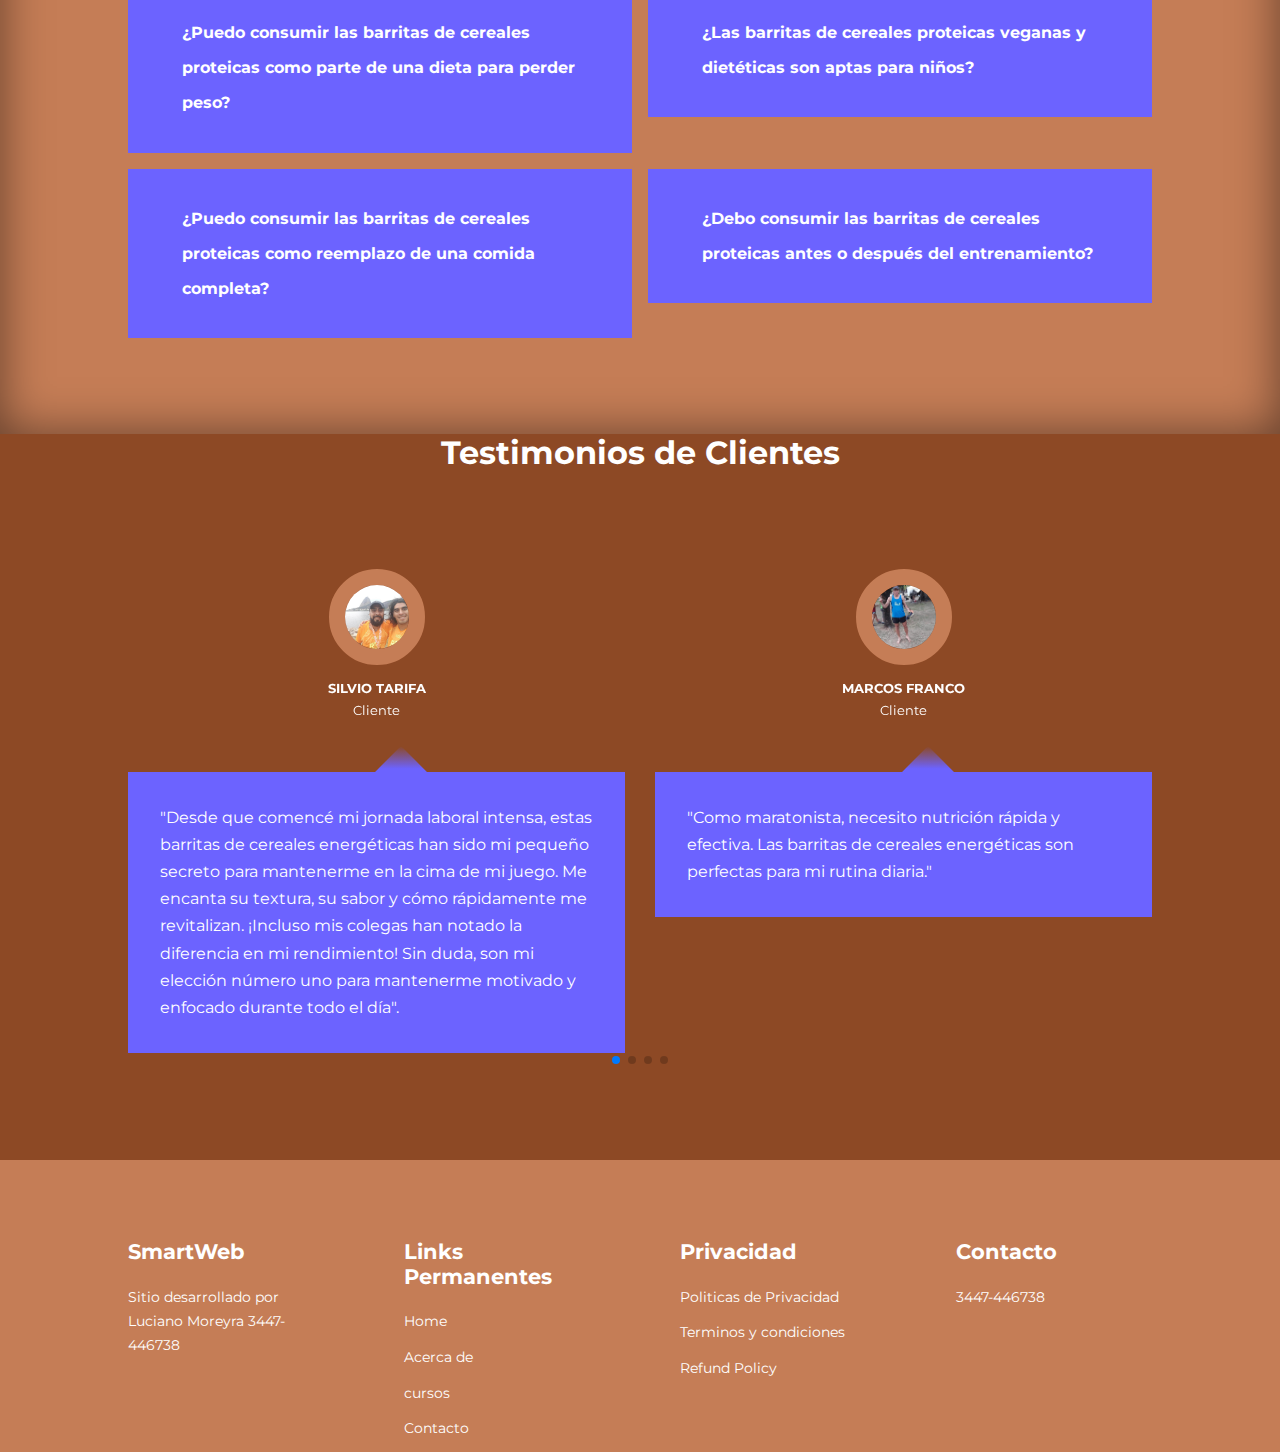
==== commit 757e1f19: "arregloboton" ====
--- a/index.html
+++ b/index.html
@@ -3,7 +3,7 @@
 <head>
     <meta charset="UTF-8">
     <meta name="viewport" content="width= , initial-scale=1.0">
-    <title>pagina responsive de sitio de escuela  </title>
+    <title>Barritas Wabisabi </title>
 
     <link rel="stylesheet" href="./css/style.css">
 
@@ -83,7 +83,7 @@
                     Principalmente destacan por su compromiso con la calidad, la salud , nutrición y el sabor auténtico. 
                      Te ofrecemos una alternativa saludable y deliciosa para satisfacer tus antojos de forma consciente. Elige nuestras barritas de cereal naturales y disfruta de un snack que cuida de ti y de tu bienestar.
                 </p>
-                <a href="#" class="btn">Learn More</a>
+                <a href="#" class="btn">Saber más..</a>
             </div>
             
             <div class="categorias_right">
